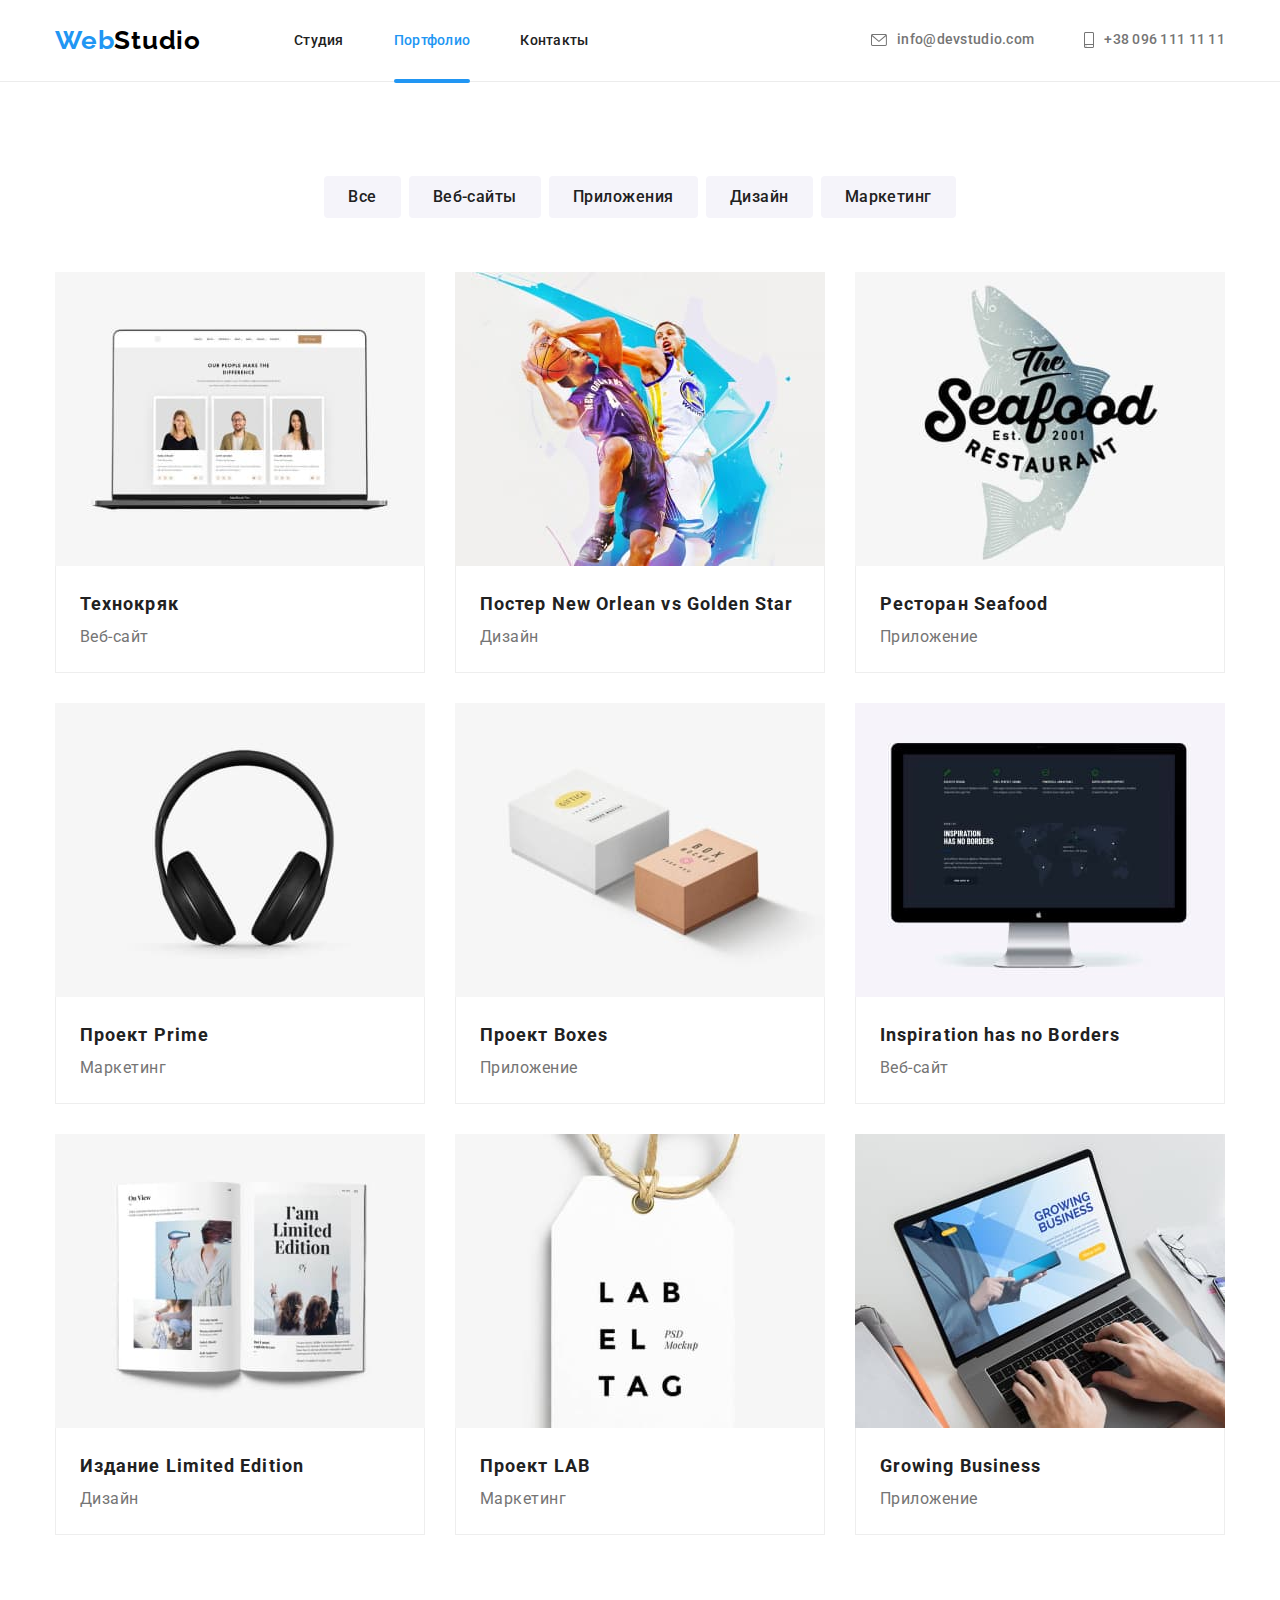
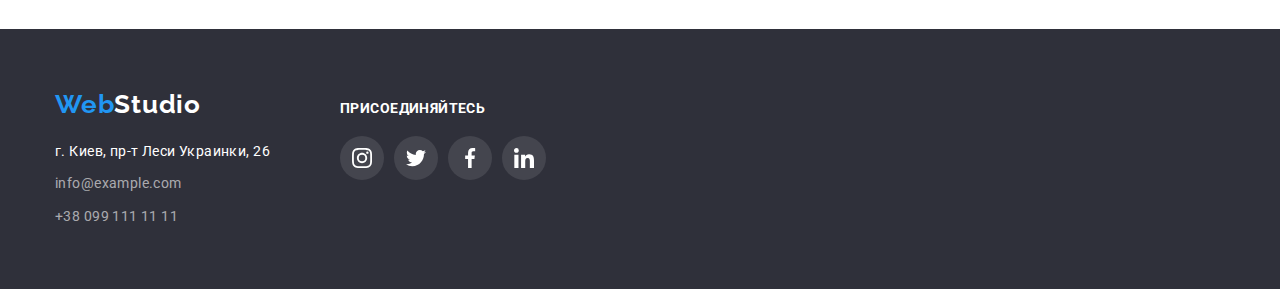
==== portfolio.html @ f40efca5 "Создан репозиторийgoit "markup-hw-06". Скопированы все папки и файлы из работы hw-05" ====
<!DOCTYPE html>
<html lang="ru">
<head>
    <meta charset="UTF-8">
    <meta http-equiv="X-UA-Compatible" content="IE=edge">
    <meta name="viewport" content="width=device-width, initial-scale=1.0">
    <title>Портфолио</title>
    <link rel="preconnect" href="https://fonts.googleapis.com">
    <link rel="preconnect" href="https://fonts.gstatic.com" crossorigin>
    <link href="https://fonts.googleapis.com/css2?family=Raleway:wght@700&family=Roboto:wght@400;500;700;900&display=swap"
        rel="stylesheet">
        <link rel="stylesheet" href="https://cdnjs.cloudflare.com/ajax/libs/modern-normalize/1.1.0/modern-normalize.min.css">
            <link rel="stylesheet" href="./css/style.css">
</head>
<body>
    <header class="header">
        <div class="container flex">
            <!--Навигация-->
            <nav class="navigation">
                <a class="logo" href="">Web<span class="logo-black">Studio</span></a>
                <ul class="navigation-list">
                    <li class="navigation-item"><a class="navigation-link" href="./index.html">Студия</a></li>
                    <li class="navigation-item active"><a class="navigation-link" href="./portfolio.html">Портфолио</a></li>
                    <li class="navigation-item"><a class="navigation-link" href="">Контакты</a></li>
                </ul>
            </nav>
            <ul class="header-list">
                <li class="header-item">
                    <a class="header-link mailto" href="mailto:">
                        <svg class="header-link-icon" height="12" width="16">
                            <use href="./images-hw4/icons.svg#icon-envelope">
                            </use>
                        </svg>info@devstudio.com</a>
                </li>
                <li class="header-item">
                    <a class="header-link tel" href="tel:+380961111111">
                        <svg class="header-link-icon" width="10" height="16">
                            <use href="./images-hw4/icons.svg#icon-smartphone"></use>
                        </svg>+38 096 111 11 11</a>
                </li>
            </ul>
        </div>
    </header>
    <main>
    <!-- Секция проектов -->
        <section class="projects-section">
            <div class="container">
            <h2 class="visually-hidden">Портфолио</h2>
    <!-- Список кнопок фильтра -->
            <ul class="buttons-list">
                <li class="button-item"><button class="project-button" type="button" >Все</button></li>
                <li class="button-item"><button class="project-button" type="button">Веб-сайты</button></li>
                <li class="button-item"><button class="project-button" type="button">Приложения</button></li>
                <li class="button-item"><button class="project-button" type="button">Дизайн</button></li>
                <li class="button-item"><button class="project-button" type="button">Маркетинг</button></li>
            </ul>
    <!-- Список проектов-->
            <ul class="projects-list" >
                <li class="project-item">
                    <div class="project-overlay">
                        <img src="./images-portfolio/img1.jpg" alt="Технокряк" width="370" height="294">
                        <p class="project-overlay-text">Технокряк это современная площадка распространения коронавируса. Компании используют эту платформу для цифрового
                            шпионажа и атак на защищённые сервера конкурентов.</p>
                    </div>
                        <div class="project-item-content">
                            <h3 class="project-title">Технокряк</h3>
                            <p class="project-text">Веб-сайт</p>
                        </div>
                </li>
                <li class="project-item">
                    <div class="project-overlay">
                        <img src="./images-portfolio/img2.jpg" alt="Постер New Orlean vs Golden Star" width="370" height="294">
                        <p class="project-overlay-text">Технокряк это современная площадка распространения коронавируса. Компании используют эту
                            платформу для цифрового шпионажа и атак на защищённые сервера конкурентов.</p>
                    </div>
                    <div class="project-item-content">
                        <h3 class="project-title">Постер New Orlean vs Golden Star</h3>
                        <p class="project-text">Дизайн</p>
                    </div>
                </li>
                <li class="project-item">
                    <div class="project-overlay">
                        <img src="./images-portfolio/img3.jpg" alt="Ресторан Seafood" width="370" height="294">
                        <p class="project-overlay-text">Технокряк это современная площадка распространения коронавируса. Компании используют эту
                            платформу для цифрового шпионажа и атак на защищённые сервера конкурентов.</p>
                    </div>
                    <div class="project-item-content">
                        <h3 class="project-title">Ресторан Seafood</h3>
                        <p class="project-text">Приложение</p>
                    </div>
                </li>
                <li class="project-item">
                    <div class="project-overlay">
                        <img src="./images-portfolio/img4.jpg" alt="Проект Prime" width="370" height="294">
                        <p class="project-overlay-text">Технокряк это современная площадка распространения коронавируса. Компании используют эту
                            платформу для цифрового шпионажа и атак на защищённые сервера конкурентов.</p>
                    </div>
                    <div class="project-item-content">
                        <h3 class="project-title">Проект Prime</h3>
                        <p class="project-text">Маркетинг</p>
                    </div>
                </li>
                <li class="project-item">
                    <div class="project-overlay">
                        <img src="./images-portfolio/img5.jpg" alt="Проект Boxes" width="370" height="294">
                        <p class="project-overlay-text">Технокряк это современная площадка распространения коронавируса. Компании используют эту
                            платформу для цифрового шпионажа и атак на защищённые сервера конкурентов.</p>
                    </div>
                    <div class="project-item-content">
                        <h3 class="project-title">Проект Boxes</h3>
                        <p class="project-text">Приложение</p>
                    </div>
                </li>
                <li class="project-item">
                    <div class="project-overlay">
                        <img src="./images-portfolio/img6.jpg" alt="nspiration has no Borders" width="370" height="294">
                        <p class="project-overlay-text">Технокряк это современная площадка распространения коронавируса. Компании используют эту
                            платформу для цифрового шпионажа и атак на защищённые сервера конкурентов.</p>
                    </div>
                    <div class="project-item-content">
                        <h3 class="project-title">Inspiration has no Borders</h3>
                        <p class="project-text">Веб-сайт</p>
                    </div>
                </li>
                <li class="project-item">
                    <div class="project-overlay">
                        <img src="./images-portfolio/img7.jpg" alt="Издание Limited Edition" width="370" height="294">
                        <p class="project-overlay-text">Технокряк это современная площадка распространения коронавируса. Компании используют эту
                            платформу для цифрового шпионажа и атак на защищённые сервера конкурентов.</p>
                    </div>
                    <div class="project-item-content">
                        <h3 class="project-title">Издание Limited Edition</h3>
                        <p class="project-text">Дизайн</p>
                    </div>
                </li>
                <li class="project-item">
                    <div class="project-overlay">
                        <img src="./images-portfolio/img8.jpg" alt="Проект LAB" width="370" height="294">
                        <p class="project-overlay-text">Технокряк это современная площадка распространения коронавируса. Компании используют эту
                            платформу для цифрового шпионажа и атак на защищённые сервера конкурентов.</p>
                    </div>
                    <div class="project-item-content"> 
                        <h3 class="project-title">Проект LAB</h3>
                        <p class="project-text">Маркетинг</p>
                    </div>
                </li>
                <li class="project-item">
                    <div class="project-overlay">
                        <img src="./images-portfolio/img9.jpg" alt="Growing Business" width="370" height="294">
                        <p class="project-overlay-text">Технокряк это современная площадка распространения коронавируса. Компании используют эту
                            платформу для цифрового шпионажа и атак на защищённые сервера конкурентов.</p>
                    </div>
                    <div class="project-item-content">
                        <h3 class="project-title">Growing Business</h3>
                        <p class="project-text">Приложение</p>
                    </div>
                </li>
            </ul>
            </div>
        </section>
    </main>
    <!-- Футер -->
    <footer class="footer">
        <div class="container">
            <div class="footer-content">
                <div class="footer-adress">
                    <a class="logo" href="">Web<span class="logo-white">Studio</span></a>
                    <address>
                        <ul class="footer-list">
                            <li class="item-address"><a class="footer-link" href="https://goo.gl/maps/8X3bhWEn78cqm9WJ8"
                                    target="_blank" rel="noopener noreferrer nofollow">г. Киев, пр-т Леси Украинки, 26</a>
                            </li>
                            <li class="item-mailto"><a class="footer-link"
                                    href="mailto:info@example.com">info@example.com</a>
                            </li>
                            <li class="item-tel"><a class="footer-link" href="tel:+380991111111">+38 099 111 11 11</a>
                            </li>
                        </ul>
                    </address>
                </div>
                <!--Присоединяйтесь! -->
                <div class="join">
                    <h3 class="join-title">присоединяйтесь</h3>
                    <ul class="join-list">
                        <li class="join-item">
                            <a class="join-link" href="https://https://www.instagram.com/">
                                <svg class="join-icon" width="20" height="20">
                                    <use href="./images-hw4/icons.svg#icon-instagram-2"></use>
                                </svg>
                            </a>
                        </li>
                        <li class="join-item">
                            <a class="join-link" href="https://tvitter.com">
                                <svg class="join-icon" width="20" height="20">
                                    <use href="./images-hw4/icons.svg#icon-twitter-1"></use>
                                </svg>
                            </a>
                        </li>
                        <li class="join-item">
                            <a class="join-link" href="https://facebook.com">
                                <svg class="join-icon" width="20" height="20">
                                    <use href="./images-hw4/icons.svg#icon-facebook-1"></use>
                                </svg>
                            </a>
                        </li>
                        <li class="join-item">
                            <a class="join-link" href="https://linkedin.com">
                                <svg class="join-icon" width="20" height="20">
                                    <use href="./images-hw4/icons.svg#icon-linkedin-1"></use>
                                </svg>
                            </a>
                        </li>
                    </ul>
                </div>
            </div>
        </div>
    </footer>
</body>
</html>
---- css/style.css ----
/* Цвет основного текста #757575*/
/* Вторичный цвет текста #212121*/
/* Акцент первичный  #2196F3; */
/* Акцент вторичный #FFFFFF;*/
/* черный #000000; */
/* ссылки в ховере rgba(255, 255, 255, 0.6); */
/* Основной цвет фона #FFFFFF */
/*  Вторичный цвет фона #F5F4FA; */

:root {
  --primary-color-text: #757575;
  --secondary-color-text: #212121;
  --titles-color-text: #212121;
  --buttons-color-text: #212121;
  --secondary-buttons-color-text: #ffffff;
  --buttons-background-color: #f5f4fa;
  --hero-title-color-text: #ffffff;
  --accent-coolor: #2196f3;
  --secondary-background-color: #f5f4fa;
}

/* Отступи */

p,
h1,
h2,
h3 {
  margin: 0;
}

ul {
  margin: 0;
  padding: 0;
}

button {
  cursor: pointer;
}

img {
  display: block;
}

/* Body */

body {
  font-family: Roboto, 'sans-serif';
  color: var(--primary-color-text);
}

.container {
  width: 1200px;
  padding-left: 15px;
  padding-right: 15px;
  margin: 0 auto;
}

/* Header*/

.header {
  border-bottom: 1px solid #ececec;
  justify-content: space-between;
}

.header .flex {
  display: flex;
  justify-content: space-between;
  padding-top: 25px;
  padding-bottom: 25px;
}

.header .logo {
  font-family: Raleway, 'sans-serif';
  font-weight: bold;
  font-size: 26px;
  line-height: 1.19;
  letter-spacing: 0.03em;
  color: var(--accent-coolor);
  display: flex;
  margin-right: 93px;
}

.logo-black {
  color: #000000;
}

ul {
  list-style: none;
}

a {
  text-decoration: none;
}

/* Navigation */

.navigation {
  display: flex;
}

.navigation-list,
.header-list {
  display: flex;
}

.navigation-list {
  align-items: center;
}
.navigation-item + .navigation-item {
  margin-left: 50px;
}

.header-list {
  align-items: center;
}

.header-item {
  display: flex;
  align-content: center;
}

.header-item:last-child {
  margin-left: 50px;
}

.navigation .active a {
  color: var(--accent-coolor);
}

.navigation-item {
  position: relative;
}

.active::after {
  position: absolute;
  content: '';
  width: 100%;
  height: 4px;
  background-color: var(--accent-coolor);
  border-radius: 2px;
  left: 0;
  bottom: -33px;
}

.navigation-link {
  font-weight: 500;
  font-size: 14px;
  line-height: 1.14;
  letter-spacing: 0.02em;
  color: var(--secondary-color-text);
  transition: color 250ms cubic-bezier(0.4, 0, 0.2, 1);
}

.navigation-link:hover,
.navigation-link:focus {
  color: var(--accent-coolor);
}

.header-link:hover,
.header-link:focus {
  color: var(--accent-coolor);
}

.header-link {
  font-weight: 500;
  font-size: 14px;
  line-height: 1.14;
  letter-spacing: 0.02em;
  color: var(--primary-color-text);
  transition: color 250ms cubic-bezier(0.4, 0, 0.2, 1);
}

.header-link.mailto,
.header-link.tel {
  display: flex;
  align-items: center;
}

.header-link-icon {
  margin-right: 10px;
  fill: currentColor;
  background-repeat: no-repeat;
}

/* Hero */

.hero {
  background-color: #c4c4c4;
  padding-top: 200px;
  padding-bottom: 200px;
  text-align: center;
  max-width: 1600px;
  height: 600px;
  margin-left: auto;
  margin-right: auto;
  background-image: linear-gradient(rgba(47, 48, 58, 0.4), rgba(47, 48, 58, 0.4)),
    url(../images-hw4/overlay.jpg);
  background-repeat: no-repeat;
  background-position: center;
  background-size: cover;
}

.hero-title {
  font-weight: 900;
  font-size: 44px;
  line-height: 1.36;
  letter-spacing: 0.06em;
  text-transform: uppercase;
  color: var(--hero-title-color-text);
  margin-bottom: 30px;
}

.hero-button {
  font-family: inherit;
  font-weight: bold;
  font-size: 16px;
  line-height: 1.87;
  letter-spacing: 0.06em;
  text-align: center;
  border-radius: 4px;
  padding: 10px 32px;
  min-width: 200px;
  color: var(--buttons-color-text);
  transition: color 250ms cubic-bezier(0.4, 0, 0.2, 1),
    background-color 250ms cubic-bezier(0.4, 0, 0.2, 1);
}

.hero-button:hover,
.hero-button:focus {
  background-color: var(--accent-coolor);
  color: var(--secondary-buttons-color-text);
}
.hero-button {
  display: inline-block;
}

/* Feetures */

.features-section {
  padding-top: 94px;
  padding-bottom: 94px;
}

.visually-hidden {
  position: absolute;
  clip: rect(0 0 0 0);
}

.features-title {
  font-size: 14px;
  line-height: 1.14;
  letter-spacing: 0.03em;
  text-transform: uppercase;
  color: var(--titles-color-text);
  margin-bottom: 10px;
}

.features-list {
  display: flex;
}

.features-item {
  width: 270px;
}

.features-item + .features-item {
  margin-left: 30px;
}

.features-text {
  font-size: 14px;
  line-height: 1.71;
  letter-spacing: 0.03em;
  color: var(--primary-color-text);
}

.features-overlay {
  display: flex;
  background-color: #f5f4fa;
  margin-bottom: 30px;
  height: 120px;
  align-items: center;
  justify-content: center;
  border-radius: 4px;
}

/* Report */

.report-section {
  padding-bottom: 94px;
}

.report-title {
  font-size: 36px;
  line-height: 1.16;
  letter-spacing: 0.03em;
  text-align: center;
  color: var(--titles-color-text);
  margin-bottom: 50px;
}

.report-list {
  display: flex;
}

.report-item + .report-item {
  margin-left: 30px;
}

.report-content {
  position: relative;
}

.report-content .label {
  position: absolute;
  display: flex;
  left: 0;
  bottom: 0;
  width: 100%;
  min-height: 70px;
  font-size: 14px;
  line-height: 1.14;
  padding: 10px;
  justify-content: center;
  align-items: center;
  text-align: center;
  background-color: rgba(47, 48, 58, 0.8);
  letter-spacing: 0.03em;
  text-transform: uppercase;
  color: #ffffff;
}

/* Team */

.team-section {
  background-color: var(--secondary-background-color);
  padding-top: 94px;
  padding-bottom: 94px;
  text-align: center;
}

.team-title {
  font-size: 36px;
  line-height: 1.16;
  letter-spacing: 0.03em;
  text-align: center;
  color: var(--titles-color-text);
  margin-bottom: 50px;
}

.team-list {
  display: flex;
  margin-left: -30px;
  margin-bottom: -30px;
  flex-wrap: wrap;
}

.team-item-content {
  padding: 30px 10px;
}

.team-item {
  display: block;
  background: #ffffff;
  border-radius: 0px 0px 4px 4px;
  width: calc(100% / 4 - 30px);
  margin-left: 30px;
  margin-bottom: 30px;
  box-shadow: 0px 1px 3px rgba(0, 0, 0, 0.12), 0px 1px 1px rgba(0, 0, 0, 0.14),
    0px 2px 1px rgba(0, 0, 0, 0.2);
}

.officer-name {
  font-weight: 500;
  font-size: 16px;
  line-height: 1.18;
  letter-spacing: 0.03em;
  color: var(--secondary-color-text);
  margin-top: 30;
  margin-bottom: 10px;
}

.officer-position {
  font-size: 16px;
  line-height: 1.18;
  letter-spacing: 0.03em;
  color: var(--primary-color-text);
  margin-bottom: 16px;
}

.team-link {
  display: flex;
  width: 44px;
  height: 44px;
  background-color: #ffffff;
  border-radius: 50%;
  align-items: center;
  justify-content: center;
  color: #afb1b8;
  transition: background-color 250ms cubic-bezier(0.4, 0, 0.2, 1),
    color 250ms cubic-bezier(0.4, 0, 0.2, 1);
}

.social-networking-list {
  display: flex;
  justify-content: center;
}

.social-networking-item:not(:last-child) {
  margin-right: 10px;
}

.team-icon {
  fill: currentColor;
}

.team-link:hover,
.team-link:focus {
  background-color: var(--accent-coolor);
  color: #ffffff;
}

/* Regular-clients */

.regular-clients {
  padding-top: 52px;
  padding-bottom: 94px;
  text-align: center;
}

.regular-clients-title {
  font-size: 36px;
  line-height: 1.16;
  letter-spacing: 0.03em;
  text-align: center;
  color: var(--titles-color-text);
  margin-bottom: 50px;
}

.regular-clients-list {
  display: flex;
  justify-content: center;
}

.regular-clients-item:not(:last-child) {
  margin-right: 30px;
}

.clients-link {
  display: flex;
  border: 1px solid #afb1b8;
  border-radius: 4px;
  min-width: 170px;
  min-height: 92px;
  align-items: center;
  justify-content: center;
  color: #afb1b8;
  transition: color 250ms cubic-bezier(0.4, 0, 0.2, 1), border 250ms cubic-bezier(0.4, 0, 0.2, 1);
}

.brend-icon {
  fill: currentColor;
}
.clients-link:hover,
.clients-link:focus {
  border: 1px solid var(--accent-coolor);
  color: var(--accent-coolor);
}

/* Footer */

.footer {
  text-align: left;
  background-color: #2f303a;
  padding-top: 60px;
  padding-bottom: 60px;
}

.footer-content {
  display: flex;
  align-items: baseline;
}

.footer .logo {
  display: inline-block;
  font-family: Raleway, 'sans-serif';
  font-weight: bold;
  font-size: 26px;
  line-height: 1.19;
  letter-spacing: 0.03em;
  color: var(--accent-coolor);
  margin-bottom: 20px;
}

.footer-list {
  display: inline-block;
}

.logo-white {
  color: #ffffff;
}

.item-address > a {
  font-size: 14px;
  font-style: normal;
  line-height: 1.71;
  letter-spacing: 0.03em;
  color: #ffffff;
}

.item-address,
.item-mailto {
  margin-bottom: 9px;
}

.item-mailto > a {
  font-style: normal;
  font-size: 14px;
  line-height: 1.71;
  letter-spacing: 0.03em;
  color: rgba(255, 255, 255, 0.6);
}

.item-tel > a {
  font-style: normal;
  font-size: 14px;
  line-height: 1.71;
  letter-spacing: 0.03em;
  color: rgba(255, 255, 255, 0.6);
  transition: color 250ms cubic-bezier(0.4, 0, 0.2, 1);
}

.footer-link:hover,
.footer-link:focus {
  color: var(--accent-coolor);
}

/*--Join--*/

.join {
  margin-left: 70px;
}

.join-title {
  font-size: 14px;
  line-height: 1.14x;
  letter-spacing: 0.03em;
  text-transform: uppercase;
  color: #ffffff;
  margin-bottom: 20px;
}

.join-list {
  display: flex;
}

.join-item:not(:last-child) {
  margin-right: 10px;
}

.join-link {
  display: flex;
  width: 44px;
  height: 44px;
  background: rgba(255, 255, 255, 0.1);
  border-radius: 50%;
  color: #ffffff;
  align-items: center;
  justify-content: center;
  transition: background-color 250ms cubic-bezier(0.4, 0, 0.2, 1);
}

.join-link:hover,
.join-link:focus {
  background-color: var(--accent-coolor);
}

.join-icon {
  fill: currentColor;
}

/* ----Modal Window---- */

.backdrop {
  position: fixed;
  width: 100vw;
  height: 100vh;
  top: 0;
  opacity: 1;
  background-color: rgba(0, 0, 0, 0.2);
  transition: opacity 250ms cubic-bezier(0.4, 0, 0.2, 1),
    visibility 250ms cubic-bezier(0.4, 0, 0.2, 1);
}

.modal {
  position: absolute;
  width: 530px;
  height: 580px;
  top: 50%;
  left: 50%;
  transform: translate(-50%, -50%) scale(1) rotate(0deg);
  background-color: #ffffff;
  border-radius: 4px;
  box-shadow: 0px 1px 3px rgba(0, 0, 0, 0.12), 0px 1px 1px rgba(0, 0, 0, 0.14),
    0px 2px 1px rgba(0, 0, 0, 0.2);
  transition: transform 250ms cubic-bezier(0.4, 0, 0.2, 1);
}

.modal-batton {
  display: flex;
  position: absolute;
  width: 30px;
  height: 30px;
  border-radius: 50%;
  right: 8px;
  top: 8px;
  justify-content: center;
  align-items: center;
  background-color: #ffffff;
  border: 1px solid rgba(0, 0, 0, 0.1);
}

.backdrop.is-hidden {
  opacity: 0;
  pointer-events: none;
  visibility: hidden;
}

.backdrop.is-hidden .modal {
  transform: translate(-50%, -50%) scale(0.4) rotate(90deg);
}

/*------- Portfolio -------*/

.projects-section {
  padding-top: 94px;
  padding-bottom: 94px;
}

.buttons-list {
  display: flex;
  justify-content: center;
  margin-bottom: 54px;
}

.project-button {
  font-family: inherit;
  font-weight: 500;
  font-size: 16px;
  line-height: 1.62;
  text-align: center;
  letter-spacing: 0.03em;
  border-color: transparent;
  border-radius: 4px;
  padding: 6px 22px;
  min-width: 29px;
  background: var(--buttons-background-color);
  color: var(--buttons-color-text);
  transition: background-color 250ms cubic-bezier(0.4, 0, 0.2, 1),
    color 250ms cubic-bezier(0.4, 0, 0.2, 1), box-shadow 250ms cubic-bezier(0.4, 0, 0.2, 1);
}

.project-button:hover,
.project-button:focus {
  background-color: var(--accent-coolor);
  color: #ffffff;
  box-shadow: 0px 3px 1px rgba(0, 0, 0, 0.1), 0px 1px 2px rgba(0, 0, 0, 0.08),
    0px 2px 2px rgba(0, 0, 0, 0.12);
}

.project-button {
  cursor: pointer;
}

/* Projects */

.projects-list {
  display: flex;
  margin-left: -30px;
  margin-top: -30px;
  flex-wrap: wrap;
  text-align: left;
}

.button-item:nth-last-child(-n + 4) {
  margin-left: 8px;
}

.project-item {
  background: #ffffff;
  width: calc(100% / 3 - 30px);
  margin-left: 30px;
  margin-top: 30px;
}

.project-link {
  display: block;
  transition: box-shadow 250ms cubic-bezier(0.4, 0, 0.2, 1);
}

.project-link:hover,
.project-link:focus {
  box-shadow: 0px 1px 1px rgba(0, 0, 0, 0.12), 0px 4px 4px rgba(0, 0, 0, 0.06),
    1px 4px 6px rgba(0, 0, 0, 0.16);
}

.project-link:hover .project-overlay-text,
.project-link:focus .project-overlay-text {
  transform: translateY(0);
}

.project-item-content {
  padding: 20px 24px;
  border: 1px solid #eeeeee;
  border-top: transparent;
}

.project-title {
  font-size: 18px;
  line-height: 2;
  letter-spacing: 0.06em;
  color: var(--titles-color-text);
}

.project-text {
  font-size: 16px;
  line-height: 1.87;
  letter-spacing: 0.03em;
  color: var(--primary-color-text);
}

.project-overlay {
  position: relative;
  overflow: hidden;
}

.project-overlay-text {
  position: absolute;
  bottom: 0;
  min-width: 100%;
  min-height: 100%;
  padding: 65px 25px;
  font-size: 18px;
  line-height: 1.56;
  letter-spacing: 0.03em;
  color: #ffffff;
  background: rgba(33, 150, 243, 0.9);
  transform: translateY(101%);
  transition: transform 250ms cubic-bezier(0.4, 0, 0.2, 1);
}
/*...Далі буде... */
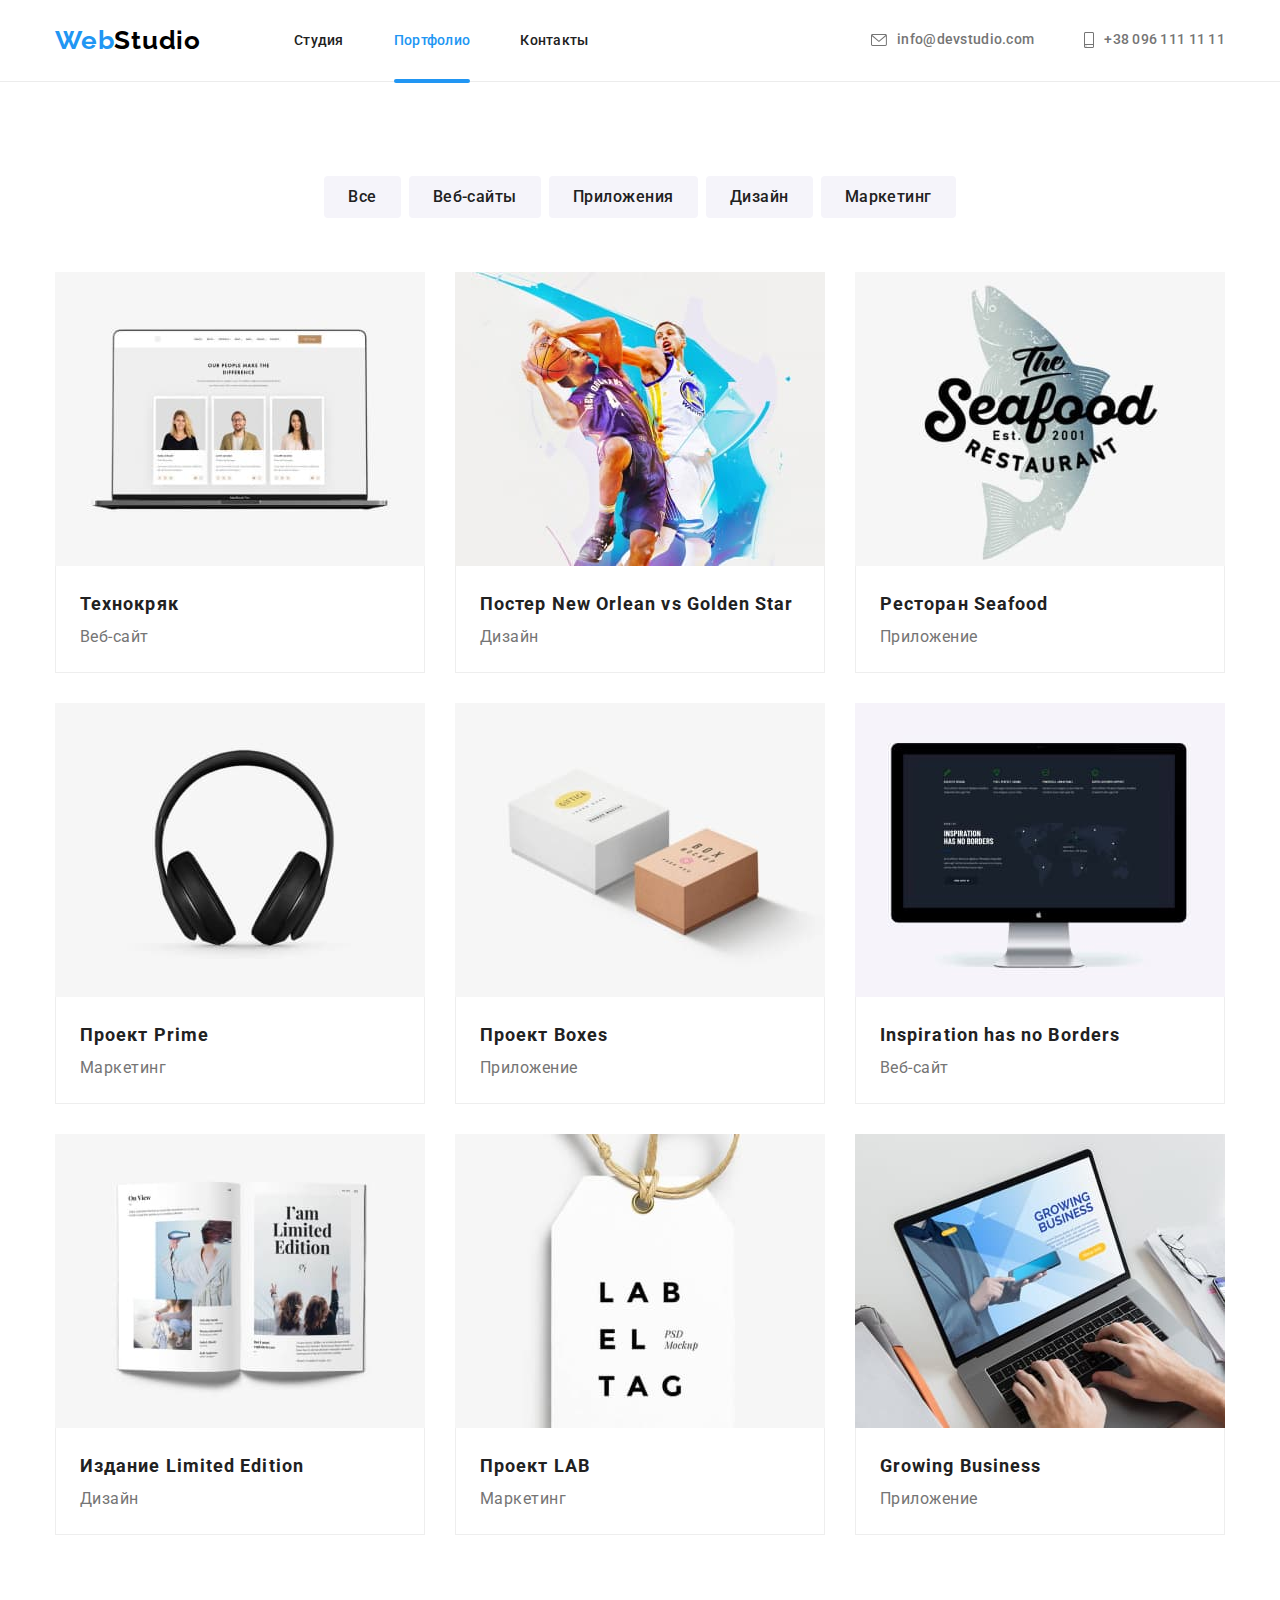
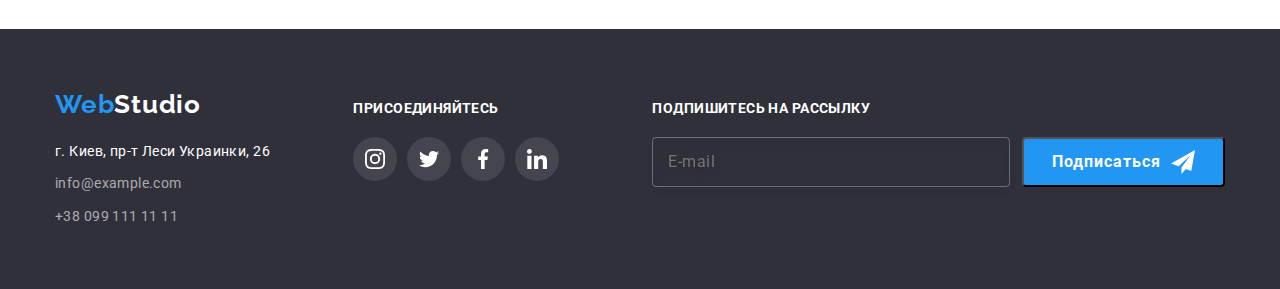
==== commit ba81e6e2: "Скопировал разметку футера в "Портфолио"" ====
--- a/portfolio.html
+++ b/portfolio.html
@@ -178,7 +178,7 @@
                         </ul>
                     </address>
                 </div>
-                <!--Присоединяйтесь! -->
+                <!-- Футер Присоединяйтесь! -->
                 <div class="join">
                     <h3 class="join-title">присоединяйтесь</h3>
                     <ul class="join-list">
@@ -212,8 +212,78 @@
                         </li>
                     </ul>
                 </div>
+                <!-- Футер Форма -->
+                <div class="footer-form">
+                    <p class="subscription-title">Подпишитесь на рассылку</p>
+                    <form class="subscription">
+                        <label for="mail"></label>
+                        <input type="email" name="mail" id="mail" placeholder="E-mail" autocomplete="email" />
+                        <button type="submit">Подписаться<svg width="24" height="24" class="footer-button-icon">
+                                <use href="./images-hw4/icons.svg#icon-send"></use>
+                            </svg>
+                        </button>
+                        </input>
+                    </form>
+                </div>
             </div>
         </div>
     </footer>
+    <!-- Модальное окно -->
+    <div class="backdrop is-hidden" data-modal>
+        <div class="modal">
+            <button class="modal-batton" type="button" data-modal-close>
+                <svg class="modal-close" width="18" height="18">
+                    <use href="./images-hw4/icons.svg#icon-close"></use>
+                </svg>
+            </button>
+            <!-- Форма -->
+            <p class="modal-title">Оставьте свои данные, мы вам перезвоним</p>
+            <form class="modal-form">
+                <div class="form-field">
+                    <label for="user-name" class="form-label">Имя</label>
+                    <div class="modal-input-icon">
+                        <input type="text" name="user-name" id="user-name" class="modal-input" required />
+                        <svg class="modal-icon" width="18" height="18">
+                            <use href="./images-hw4/icons.svg#icon-person"></use>
+                        </svg>
+                    </div>
+                </div>
+                <div class="form-field">
+                    <label for="user-tel" class="form-label">Телефон</label>
+                    <div class="modal-input-icon">
+                        <input type="tel" name="user-tel" id="user-tel" class="modal-input" required />
+                        <svg class="modal-icon" width="18" height="18">
+                            <use href="./images-hw4/icons.svg#icon-phone"></use>
+                        </svg>
+                    </div>
+                </div>
+                <div class="form-field">
+                    <label for="user-tel" class="form-label">Почта</label>
+                    <div class="modal-input-icon">
+                        <input type="email" name="user-mail" id="user-mail" class="modal-input" />
+                        <svg class="modal-icon" width="18" height="18">
+                            <use href="./images-hw4/icons.svg#icon-email"></use>
+                        </svg>
+                    </div>
+                </div>
+                <div class="form-comments">
+                    <label for="user-comments" class="form-label">Комментарии</label>
+                    <textarea name="user-comments" id="user-comments" class="user-comments"
+                        placeholder="Введите текст"></textarea>
+                </div>
+                <div class="modal-checkbox">
+                    <input type="checkbox" name="modal-check" id="modal-check" class="modal-check" required />
+                    <label for="modal-check" class="checkbox-text">
+                        <span><svg class="check" width="16" height="15">
+                                <use href="./images-hw4/icons.svg#icon-check"></use>
+                            </svg>
+                        </span>Соглашаюсь с рассылкой и принимаю&nbsp;<a href="" class="modal-form-link">Условия
+                            договора</a></label>
+                </div>
+                <button type="submit" class="modal-form-button">Отправить</button>
+            </form>
+        </div>
+    </div>
+    <script src="./js/modal.js"></script>
 </body>
 </html>--- a/css/style.css
+++ b/css/style.css
@@ -16,6 +16,7 @@
   --buttons-background-color: #f5f4fa;
   --hero-title-color-text: #ffffff;
   --accent-coolor: #2196f3;
+  --secondary-buttons-background-color: #188ce8;
   --secondary-background-color: #f5f4fa;
 }
 
@@ -220,16 +221,20 @@
   border-radius: 4px;
   padding: 10px 32px;
   min-width: 200px;
-  color: var(--buttons-color-text);
-  transition: color 250ms cubic-bezier(0.4, 0, 0.2, 1),
-    background-color 250ms cubic-bezier(0.4, 0, 0.2, 1);
+  background: var(--secondary-buttons-background-color);
+  color: var(--secondary-buttons-color-text);
+  transition: box-shadow 250ms cubic-bezier(0.4, 0, 0.2, 1),
+    background 250ms cubic-bezier(0.4, 0, 0.2, 1);
 }
 
 .hero-button:hover,
 .hero-button:focus {
-  background-color: var(--accent-coolor);
-  color: var(--secondary-buttons-color-text);
-}
+  box-shadow: 0px 4px 4px rgba(0, 0, 0, 0.15);
+  background: var(--accent-coolor);
+  transition: box-shadow 250ms cubic-bezier(0.4, 0, 0.2, 1),
+    background 250ms cubic-bezier(0.4, 0, 0.2, 1);
+}
+
 .hero-button {
   display: inline-block;
 }
@@ -492,6 +497,9 @@
   margin-bottom: 20px;
 }
 
+.footer-adress {
+  flex-grow: 1;
+}
 .footer-list {
   display: inline-block;
 }
@@ -543,7 +551,7 @@
 
 .join-title {
   font-size: 14px;
-  line-height: 1.14x;
+  line-height: 1.14;
   letter-spacing: 0.03em;
   text-transform: uppercase;
   color: #ffffff;
@@ -577,6 +585,81 @@
 
 .join-icon {
   fill: currentColor;
+}
+
+/* -- Подпишись на рассылку -- */
+
+.footer-form {
+  margin-left: 93px;
+  display: block;
+}
+
+.subscription {
+  display: flex;
+  align-items: center;
+}
+
+.subscription-title {
+  font-family: Roboto;
+  font-style: normal;
+  font-weight: bold;
+  font-size: 14px;
+  line-height: 1.14;
+  letter-spacing: 0.03em;
+  text-transform: uppercase;
+  color: #ffffff;
+  margin-bottom: 20px;
+}
+
+.subscription input {
+  min-width: 358px;
+  height: 50px;
+  padding: 15px;
+  font-size: 16px;
+  line-height: 1.25;
+  letter-spacing: 0.03em;
+  color: rgba(255, 255, 255, 0.6);
+  background-color: transparent;
+  border: 1px solid rgba(255, 255, 255, 0.3);
+  filter: drop-shadow(0px 4px 4px rgba(0, 0, 0, 0.15));
+  border-radius: 4px;
+  outline: none;
+  transition: border-color 250ms cubic-bezier(0.4, 0, 0.2, 1);
+}
+
+.subscription button {
+  display: flex;
+  min-width: 200px;
+  height: 50px;
+  margin-left: 12px;
+  padding: 10px 28px;
+
+  border-radius: 4px;
+  font-weight: bold;
+  font-size: 16px;
+  line-height: 1.87;
+  align-items: center;
+  text-align: center;
+  justify-content: space-between;
+  letter-spacing: 0.06em;
+  background-color: var(--accent-coolor);
+  color: var(--secondary-buttons-color-text);
+  transition: box-shadow 250ms cubic-bezier(0.4, 0, 0.2, 1);
+}
+
+.footer-button-icon {
+  margin-left: 10px;
+}
+
+.subscription button:hover,
+.subscription button:focus {
+  box-shadow: 0px 4px 4px rgba(0, 0, 0, 0.15);
+  transition: box-shadow 250ms cubic-bezier(0.4, 0, 0.2, 1);
+}
+
+.subscription input:focus {
+  border: 1px solid #2196f3;
+  transition: border-color 250ms cubic-bezier(0.4, 0, 0.2, 1);
 }
 
 /* ----Modal Window---- */
@@ -594,10 +677,11 @@
 
 .modal {
   position: absolute;
-  width: 530px;
-  height: 580px;
+  min-width: 530px;
+  min-height: 580px;
   top: 50%;
   left: 50%;
+  padding: 40px;
   transform: translate(-50%, -50%) scale(1) rotate(0deg);
   background-color: #ffffff;
   border-radius: 4px;
@@ -618,6 +702,145 @@
   align-items: center;
   background-color: #ffffff;
   border: 1px solid rgba(0, 0, 0, 0.1);
+}
+
+.modal-title {
+  font-weight: bold;
+  font-size: 20px;
+  line-height: 1.15;
+  text-align: center;
+  letter-spacing: 0.03em;
+  color: #212121;
+  margin-bottom: 12px;
+}
+
+.form-field {
+  margin-bottom: 10px;
+}
+
+.form-label {
+  display: block;
+  font-weight: normal;
+  font-size: 12px;
+  line-height: 1.16;
+  letter-spacing: 0.01em;
+  color: var(--primary-color-text);
+  margin-bottom: 4px;
+}
+
+.modal-input {
+  width: 100%;
+  height: 40px;
+  border: 1px solid rgba(33, 33, 33, 0.2);
+  border-radius: 4px;
+  padding-left: 40px;
+  outline: none;
+  transition: fill 2500ms cubic-bezier(0.4, 0, 0.2, 1);
+  transition: border-color 250ms cubic-bezier(0.4, 0, 0.2, 1);
+}
+
+.modal-input:focus,
+.user-comments:focus {
+  border: 1px solid #2196f3;
+  transition: border-color 250ms cubic-bezier(0.4, 0, 0.2, 1);
+}
+
+.modal-input:focus + .modal-icon {
+  fill: var(--accent-coolor);
+  transition: fill 250ms cubic-bezier(0.4, 0, 0.2, 1);
+}
+
+.modal-input-icon {
+  position: relative;
+}
+
+.modal-icon {
+  display: block;
+  position: absolute;
+  left: 12px;
+  top: 50%;
+  transform: translateY(-50%);
+  transition: fill 250ms cubic-bezier(0.4, 0, 0.2, 1);
+}
+
+.user-comments {
+  width: 100%;
+  height: 120px;
+  padding: 12px 16px;
+  border: 1px solid rgba(33, 33, 33, 0.2);
+  border-radius: 4px;
+  resize: none;
+  margin-bottom: 20px;
+  outline: none;
+  transition: border-color 250ms cubic-bezier(0.4, 0, 0.2, 1);
+}
+
+.checkbox-text {
+  display: flex;
+  font-size: 14px;
+  line-height: 1.71;
+  letter-spacing: 0.03em;
+  color: #757575;
+  margin-bottom: 30px;
+  align-items: center;
+  justify-content: center;
+}
+
+.checkbox-text span {
+  display: flex;
+  width: 16px;
+  height: 15px;
+  margin-right: 7px;
+  border: 2px solid #212121;
+  border-radius: 2px;
+  align-items: center;
+  justify-content: center;
+  transition: background-color 250ms cubic-bezier(0.4, 0, 0.2, 1);
+}
+
+.modal-check:checked + .checkbox-text > span {
+  background-color: var(--accent-coolor);
+  transition: background-color 250ms cubic-bezier(0.4, 0, 0.2, 1);
+  border: none;
+}
+
+.modal-check {
+  position: absolute;
+  clip: rect(0 0 0 0);
+}
+
+.modal-form-link {
+  color: var(--accent-coolor);
+  text-decoration-line: underline;
+  /* margin-left: 5px; заменен мнемокодом &nbsp;*/
+}
+
+.modal-form-button {
+  min-width: 200px;
+  height: 50px;
+  padding: 10px 55px;
+  margin-left: auto;
+  margin-right: auto;
+  font-weight: bold;
+  font-size: 16px;
+  line-height: 1.87;
+  display: flex;
+  align-items: center;
+  text-align: center;
+  letter-spacing: 0.06em;
+  color: var(--secondary-buttons-color-text);
+  background: var(--accent-coolor);
+  border-radius: 4px;
+  transition: box-shadow 250ms cubic-bezier(0.4, 0, 0.2, 1),
+    background 250ms cubic-bezier(0.4, 0, 0.2, 1);
+}
+
+.modal-form-button:hover,
+.modal-form-button:focus {
+  background: var(--secondary-buttons-background-color);
+  box-shadow: 0px 4px 4px rgba(0, 0, 0, 0.15);
+  transition: box-shadow 250ms cubic-bezier(0.4, 0, 0.2, 1),
+    background 250ms cubic-bezier(0.4, 0, 0.2, 1);
 }
 
 .backdrop.is-hidden {
